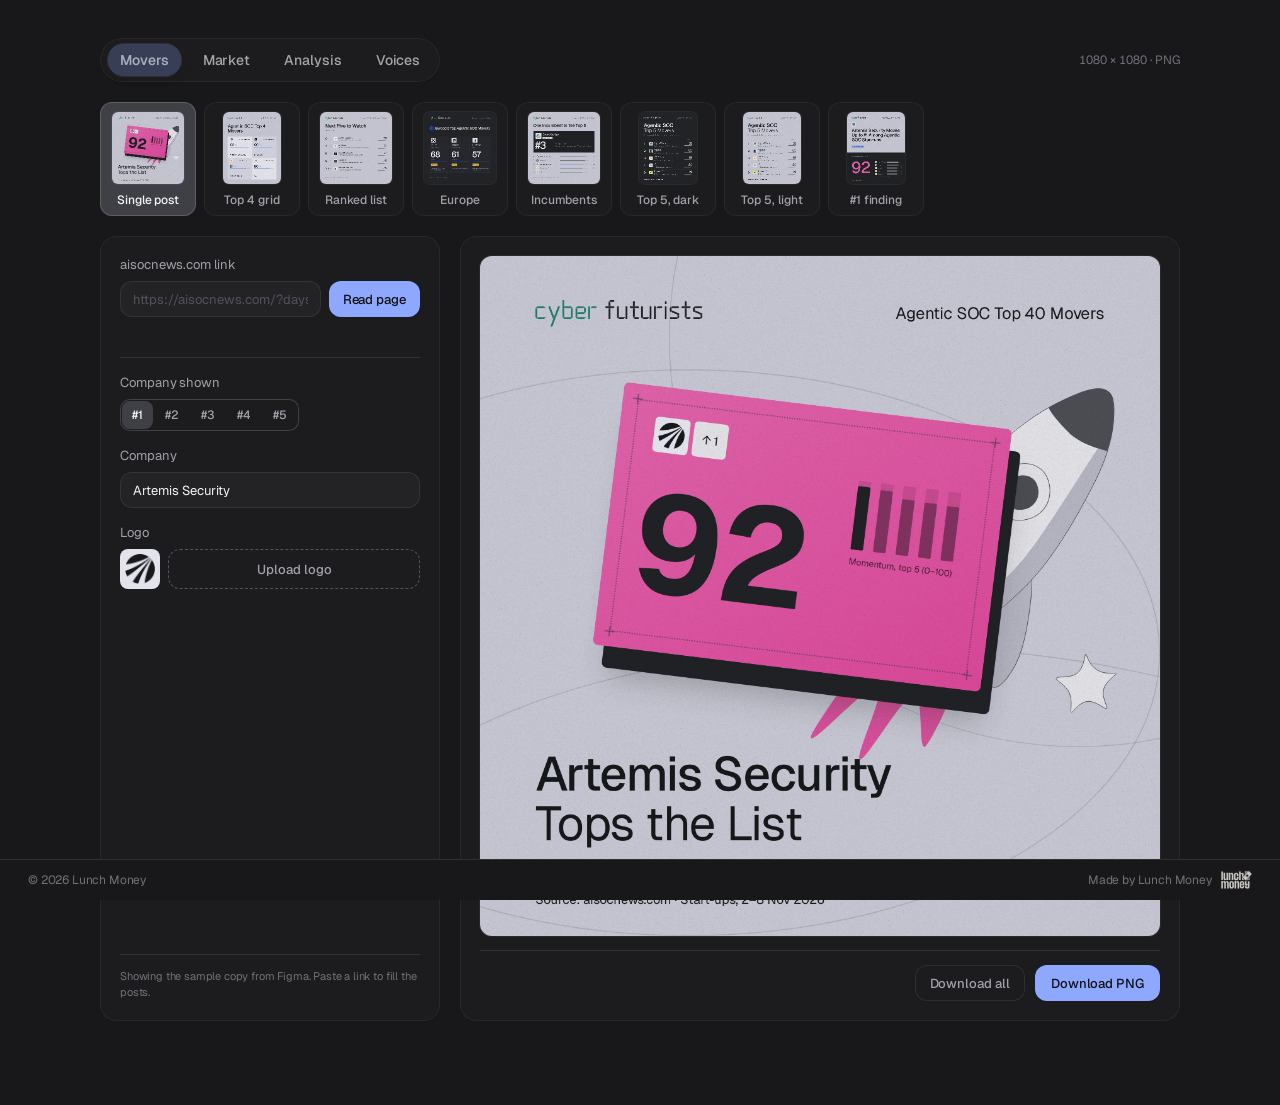
==== index.html @ 5ab4021f "Linkedin post generator for Cyber Futurists" ====
<!DOCTYPE html>
<html lang="en">
<head>
<meta charset="utf-8">
<meta name="viewport" content="width=device-width, initial-scale=1">
<title>aisocnews post generator</title>
<link rel="preconnect" href="https://fonts.googleapis.com">
<link rel="preconnect" href="https://fonts.gstatic.com" crossorigin>
<link href="https://fonts.googleapis.com/css2?family=Geist:wght@300;400;500;600;700;800&display=swap" rel="stylesheet">
<!-- the banner generator's stylesheet, unchanged -->
<link rel="stylesheet" href="css/system.css">
<style>
  /* Additions for this app. Same tokens, sizes and radii as the design system; nothing new invented. */
  /* the fields scroll inside the card; the info line stays pinned to its bottom, full width */
  .panel { display: flex; flex-direction: column; overflow: hidden; }
  .panel-body { flex: 1; min-height: 0; overflow-y: auto; overscroll-behavior: contain; scrollbar-width: thin; scrollbar-color: var(--raised) transparent; margin-right: -8px; padding-right: 8px; }
  .panel-foot { flex: none; margin-top: 14px; padding-top: 14px; border-top: 1px solid var(--line); }
  .panel-foot .size-info { display: block; line-height: 1.45; }
  .field textarea {
    width: 100%; min-height: 72px; padding: 9px 12px; border: 1px solid var(--input-line); border-radius: var(--radius-md);
    font-family: var(--sans); font-size: 13px; line-height: 1.45; letter-spacing: inherit; background: var(--muted); color: var(--ink);
    resize: vertical; display: block;
    transition: border-color 0.15s var(--ease), background-color 0.15s var(--ease);
  }
  .field textarea::placeholder { color: var(--faint); }
  .field textarea:hover { border-color: var(--line-strong); }
  .field textarea:focus { outline: none; border-color: rgba(255,255,255,0.28); box-shadow: 0 0 0 3px rgba(255,255,255,0.06); }
  .panel .status { text-align: left; margin-top: 8px; }
  .panel .hint ul { margin: 0; padding-left: 14px; }
  .panel .hint li + li { margin-top: 4px; }
  .section-rule { height: 1px; background: var(--line); margin: 4px 0 16px; }
  /* fold bodies: nested fields sit a little tighter than top-level ones */
  .key-fold > .fold-body { padding: 4px 0 2px 13px; border-left: 1px solid var(--line); margin-left: 2px; }
  .key-fold > .fold-body .field { margin-bottom: 12px; }
  .key-fold > .fold-body .field:last-child { margin-bottom: 0; }
  .key-fold-summary .fold-note { color: var(--subtle); font-weight: 400; overflow: hidden; text-overflow: ellipsis; white-space: nowrap; max-width: 190px; }
  /* logo row: the tile as it appears on the post, and an upload button */
  .logo-row { display: flex; align-items: center; gap: 8px; }
  .logo-tile { width: 40px; height: 40px; flex: none; border-radius: var(--radius-sm); background: #e2e3eb; display: flex; align-items: center; justify-content: center; overflow: hidden; font-size: 13px; font-weight: 500; color: rgba(33,34,37,0.7); }
  .logo-tile img { width: 75%; height: 75%; object-fit: contain; }
  .logo-row .upload-btn { flex: 1; }
  .vendor-row { display: flex; align-items: center; gap: 8px; margin-bottom: 8px; }
  .vendor-row input[type=text] { flex: 1; min-width: 0; }
  .vendor-row .logo-tile { width: 36px; height: 36px; cursor: pointer; }
  /* quiet text button next to the accent download button */
  .quiet-btn {
    height: 36px; padding: 0 14px; border-radius: var(--radius-md); border: 1px solid var(--input-line); background: var(--card);
    font-family: var(--sans); font-weight: 500; font-size: 13px; letter-spacing: -0.005em; color: var(--muted-foreground); cursor: pointer;
    transition: color 0.15s var(--ease), background-color 0.15s var(--ease), border-color 0.15s var(--ease), opacity 0.15s var(--ease);
  }
  .quiet-btn:hover:not(:disabled) { border-color: var(--line-strong); background: rgba(39,39,42,0.7); color: var(--ink); }
  .quiet-btn:active:not(:disabled) { background: var(--raised); }
  .quiet-btn:disabled { opacity: 0.4; cursor: not-allowed; }
  .quiet-btn:focus-visible { outline: 2px solid var(--accent-ring); outline-offset: 2px; }
  .ctrl-actions { flex-direction: row; align-items: center; }
  .ctrl-left { flex: 1; min-width: 0; justify-content: center; gap: 4px; }
  .title-warning ul { margin: 0; padding-left: 14px; }
  /* post picker: live thumbnails of the posts in the current category */
  .head { margin-bottom: 8px; }
  .post-strip { display: flex; gap: 8px; margin: 0 -2px 18px; padding: 2px; overflow-x: auto; scrollbar-width: thin; scrollbar-color: var(--raised) transparent; }
  .post-thumb {
    flex: none; display: flex; flex-direction: column; align-items: center; gap: 8px; min-width: 96px; padding: 10px 10px 8px;
    border: 0; border-radius: var(--radius-md); background: var(--card); box-shadow: inset 0 0 0 1px var(--card-line);
    font-family: var(--sans); font-size: 12px; font-weight: 500; letter-spacing: -0.005em; color: var(--muted-foreground); cursor: pointer;
    transition: color 0.15s var(--ease), background-color 0.15s var(--ease), box-shadow 0.15s var(--ease);
  }
  .post-thumb canvas { display: block; height: 72px; width: auto; border-radius: 6px; background: var(--raised); box-shadow: 0 0 0 1px var(--line-soft); }
  .post-thumb span { white-space: nowrap; }
  .post-thumb:hover:not(.active) { background: rgba(39,39,42,0.7); color: var(--ink); }
  .post-thumb.active { background: #3f3f46; color: var(--ink); box-shadow: inset 0 0 0 1px var(--line-strong); }
  .post-thumb:focus-visible { outline: 2px solid var(--accent-ring); outline-offset: 2px; }
  #banner { max-width: 100%; max-height: 100%; width: auto; height: auto; }
</style>
</head>
<body>
<div id="app-root">
  <div class="wrap">
    <div class="head">
      <nav class="pill-nav" id="templateTabs" data-layout="split" data-items="plain" aria-label="Post category"></nav>
      <span id="canvasSizeLabel">1080 &times; 1080 &middot; PNG</span>
    </div>
    <div class="post-strip" id="postStrip" role="tablist" aria-label="Post"></div>
    <div class="grid">
      <div class="panel">
        <div class="panel-body">
        <div class="field">
          <label for="url">aisocnews.com link</label>
          <div class="search-row">
            <input type="text" id="url" placeholder="https://aisocnews.com/?days=30" autocomplete="off" spellcheck="false" />
            <button class="gen" id="fetchBtn">Read page</button>
          </div>
          <div class="hint" id="updated" hidden></div>
          <div class="status" id="status"></div>
        </div>
        <div class="section-rule"></div>
        <div id="fields"></div>
        <input type="file" id="uploadInput" accept="image/*" style="display:none" />
        </div>
        <div class="panel-foot"><span class="size-info" id="sourceInfo">Showing the sample copy from Figma. Paste a link to fill the posts.</span></div>
      </div>
      <div class="canvas-wrap">
        <div class="canvas-stage"><canvas id="banner" width="1080" height="1080"></canvas></div>
        <div class="controls-grid">
          <div class="ctrl-left">
            <div class="title-warning" id="warnings" style="display:none;"></div>
          </div>
          <div class="ctrl-actions">
            <button type="button" class="quiet-btn" id="dlAllBtn">Download all</button>
            <button type="button" class="dl-btn" id="dlBtn">Download PNG</button>
          </div>
        </div>
      </div>
    </div>
    <div class="page-footer">
      <span class="copyright">&copy; 2026 Lunch Money</span>
      <span class="made-by">Made by Lunch Money <img src="assets/lunch-money.svg" class="footer-logo" alt="Lunch Money logo" /></span>
    </div>
  </div>
</div>
<script src="js/pillnav.js"></script>
<script src="js/templates.js"></script>
<script src="js/templates-rankings.js"></script>
<script src="js/templates-portrait.js"></script>
<script src="js/templates-square.js"></script>
<script src="js/templates-arc.js"></script>
<script src="js/extract.js"></script>
<script src="js/app.js"></script>
</body>
</html>
---- css/system.css ----
/* Copied verbatim from the banner generator (docs/03-component-source.md, full stylesheet). */
  /* UI styling follows the KokonutUI language (Team Selector / Timezone Planner):
     zinc surfaces, hairline white/10 rings, rounded-2xl cards, rounded-xl controls,
     13px / 11px medium type, tabular numbers, quiet hover states. Accent stays #8fa8ff. */
  :root {
    --ink: #f4f4f5;              /* zinc-100 */
    --paper: #18181b;            /* same as the card fill (zinc-900) */
    --card: #1c1c1f;             /* a hair lighter than the page (#18181b) */
    --raised: #27272a;           /* zinc-800 */
    --line: rgba(255,255,255,0.10);
    --card-line: rgba(255,255,255,0.05); /* outline of the panels + nav bar */
    --line-soft: rgba(255,255,255,0.06);
    --input-line: rgba(255,255,255,0.08);
    --line-strong: rgba(255,255,255,0.16);
    --hover: rgba(255,255,255,0.05);
    --accent: #8fa8ff;
    --accent-ring: rgba(143,168,255,0.6);
    --accent-foreground: #121212;
    --secondary: #dbf184;
    --secondary-foreground: #121212;
    --success: #34d399;          /* emerald-400 */
    --card-foreground: #ffffff;
    --muted: rgba(255,255,255,0.03);
    --muted-foreground: #a1a1aa; /* zinc-400 */
    --subtle: #71717a;           /* zinc-500 */
    --faint: #52525b;            /* zinc-600 */
    --radius-lg: 1rem;           /* rounded-2xl */
    --radius-md: 0.75rem;        /* rounded-xl */
    --radius-sm: 0.5rem;         /* rounded-lg */
    --shadow-sm: 0 1px 2px rgb(0 0 0 / 0.04);
    --ease: cubic-bezier(0.23, 1, 0.32, 1);
    --sans: 'Geist', -apple-system, sans-serif;
  }
  * { box-sizing: border-box; }
  html, body { margin: 0; background: var(--paper); }
  #app-root {
    font-family: var(--sans);
    color: var(--ink);
    background: var(--paper);
    min-height: 100vh;
    padding: 28px 28px 84px;
    letter-spacing: -0.01em;
    display: flex;
    align-items: center;
    justify-content: center;
    -webkit-font-smoothing: antialiased;
  }
  .wrap { max-width: 1080px; width: 100%; margin: 0 auto; }
  .head { display: flex; align-items: stretch; justify-content: space-between; margin-bottom: 20px; flex-wrap: wrap; gap: 8px; position: sticky; top: 0; z-index: 20; background: var(--paper); padding: 10px 0; }
  .head > span { display: inline-flex; align-items: center; }
  .page-footer {
    position: fixed; left: 0; right: 0; bottom: 0; z-index: 20;
    background: var(--paper); border-top: 1px solid var(--line);
    padding: 10px 28px; display: flex; align-items: center; justify-content: space-between;
    font-size: 12px; color: var(--subtle); font-weight: 400;
  }
  .page-footer .made-by { display: inline-flex; align-items: center; gap: 8px; }
  .footer-logo { height: 20px; width: auto; opacity: 0.8; }
  .sw-track:focus-visible, .chip:focus-visible, .icon-btn:focus-visible, button.gen:focus-visible,
  .upload-btn:focus-visible, .dl-btn:focus-visible, .step-btn:focus-visible, .stepper-value:focus-visible {
    outline: 2px solid var(--accent-ring); outline-offset: 2px;
  }
  .title-select-wrap {
    position: relative; display: inline-flex; align-items: center;
    width: 340px; max-width: 100%;
    background: var(--card); border: 1px solid var(--line); border-radius: var(--radius-md);
    box-shadow: var(--shadow-sm); transition: border-color 0.15s var(--ease), background 0.15s var(--ease);
  }
  .title-select-wrap:hover { border-color: var(--line-strong); }
  .title-select-wrap:focus-within { outline: 2px solid var(--accent-ring); outline-offset: 1px; }
  .title-select {
    font-family: var(--sans); font-size: 20px; font-weight: 500; letter-spacing: -0.01em; color: var(--ink);
    border: none; background: transparent; padding: 10px 42px 10px 16px; margin: 0; cursor: pointer;
    appearance: none; -webkit-appearance: none; width: 100%;
  }
  .title-select:focus { outline: none; }
  .title-select option { background: var(--card); color: var(--ink); }
  .title-select-chevron {
    position: absolute; right: 14px; width: 16px; height: 16px; color: var(--muted-foreground); pointer-events: none;
  }
  .head > span { font-family: var(--sans); font-size: 12px; letter-spacing: 0; color: var(--subtle); font-weight: 400; font-variant-numeric: tabular-nums; }
  .grid { display: grid; grid-template-columns: 340px 1fr; gap: 20px; }
  @media (max-width: 800px) { .grid { grid-template-columns: 1fr; } }
  .panel {
    background: var(--card); border: 0; border-radius: var(--radius-lg); padding: 20px;
    box-shadow: inset 0 0 0 1px var(--card-line), var(--shadow-sm);
  }
  .field { margin-bottom: 16px; }
  .field label { display: block; font-family: var(--sans); font-size: 13px; letter-spacing: -0.005em; color: var(--muted-foreground); margin-bottom: 8px; font-weight: 400; }
  .optional-tag { text-transform: none; font-weight: 400; letter-spacing: 0; color: var(--subtle); font-size: 11px; }
  .field input[type=text], .field input[type=password] {
    width: 100%; height: 36px; padding: 0 12px; border: 1px solid var(--input-line); border-radius: var(--radius-md);
    font-family: var(--sans); font-size: 13px; background: var(--muted); color: var(--ink);
    transition: border-color 0.15s var(--ease), background-color 0.15s var(--ease);
  }
  .field input::placeholder { color: var(--faint); }
  .field input[type=text]:hover, .field input[type=password]:hover { border-color: var(--line-strong); }
  .field input:focus { outline: none; border-color: rgba(255,255,255,0.28); box-shadow: 0 0 0 3px rgba(255,255,255,0.06); }
  .field select {
    width: 100%; height: 36px; padding: 0 12px; border: 1px solid var(--input-line); border-radius: var(--radius-md);
    font-family: var(--sans); font-size: 13px; background: var(--muted); color: var(--ink); cursor: pointer;
  }
  .field select:focus { outline: none; border-color: rgba(255,255,255,0.28); box-shadow: 0 0 0 3px rgba(255,255,255,0.06); }
  .hint { font-size: 11px; color: var(--subtle); margin-top: 6px; line-height: 1.45; }

  .search-row { display: flex; gap: 8px; align-items: stretch; }
  .search-row input { flex: 1; min-width: 0; }
  .search-row .gen { width: auto; flex: none; margin-top: 0; padding-left: 14px; padding-right: 14px; white-space: nowrap; }
  .key-fold-summary {
    font-family: var(--sans); font-size: 13px; font-weight: 500; color: var(--muted-foreground); letter-spacing: -0.005em;
    cursor: pointer; list-style: none; user-select: none; display: inline-flex; align-items: center; gap: 6px;
    transition: color 0.15s var(--ease);
  }
  .key-fold-summary:hover { color: var(--ink); }
  .key-fold-summary::-webkit-details-marker { display: none; }
  .key-fold-summary::before {
    content: ''; width: 5px; height: 5px; border-right: 1.5px solid currentColor; border-bottom: 1.5px solid currentColor;
    transform: rotate(-45deg); transition: transform 0.2s var(--ease); margin-right: 2px;
  }
  .key-fold[open] .key-fold-summary::before { transform: rotate(45deg); }
  .key-fold[open] .key-fold-summary { margin-bottom: 8px; }
  .key-info { margin-top: 8px; }
  .key-info summary {
    font-size: 11px; color: var(--accent); cursor: pointer; font-weight: 400; list-style: none;
  }
  .key-info summary::-webkit-details-marker { display: none; }
  .key-info summary::before { content: '▸ '; font-size: 9px; }
  .key-info[open] summary::before { content: '▾ '; }
  .key-info .hint { margin-top: 7px; }
  .hint a { color: var(--accent); }
  .size-row { display: flex; align-items: center; gap: 12px; width: 100%; flex-wrap: wrap; }
  /* the controls under the preview sit in a footer strip, like the planner's footer */
  .controls-grid {
    display: flex; align-items: stretch; justify-content: space-between; gap: 16px; width: 100%; flex-wrap: wrap;
    margin-top: auto; padding-top: 14px; border-top: 1px solid var(--line);
  }
  .ctrl-left { display: flex; flex-direction: column; align-items: flex-start; gap: 12px; }
  .ctrl-group { display: flex; flex-direction: column; align-items: flex-start; gap: 7px; }
  .ctrl-actions { display: flex; flex-direction: column; align-items: flex-end; justify-content: flex-end; gap: 10px; margin-left: auto; }
  .size-label { font-family: var(--sans); font-size: 11px; font-weight: 400; color: var(--subtle); letter-spacing: 0; }
  /* chips read as one segmented control: a ringed rounded-lg strip, quiet items */
  .size-chips {
    display: inline-flex; gap: 2px; flex-wrap: wrap; padding: 2px;
    border-radius: 10px; box-shadow: inset 0 0 0 1px var(--line-strong);
  }
  .chip {
    height: 28px; padding: 0 10px; border-radius: var(--radius-sm); border: 0; background: transparent;
    font-family: var(--sans); font-size: 12px; font-weight: 500; color: var(--muted-foreground); cursor: pointer;
    transition: color 0.15s var(--ease), background-color 0.15s var(--ease);
  }
  .chip.active { background: #3f3f46; color: var(--ink); } /* zinc-700: light grey, no accent */
  .chip:hover:not(.active) { background: var(--hover); color: #ffffff; }
  .icon-chip { width: 32px; height: 28px; padding: 0; display: inline-flex; align-items: center; justify-content: center; }
  .icon-chip svg { width: 15px; height: 15px; }
  .align-gap { width: 1px; align-self: stretch; margin: 4px 3px; background: var(--line-strong); }
  .size-info { font-size: 11px; color: var(--subtle); width: 100%; }
  .size-info a { color: var(--accent); cursor: pointer; text-decoration: underline; }
  .title-warning { font-size: 11px; color: #fca5a5; line-height: 1.45; width: 100%; }
  .remember-row { display: flex; align-items: center; gap: 6px; font-size: 11px; color: var(--subtle); margin-top: 8px; font-weight: 400; cursor: pointer; }
  .remember-row input { margin: 0; cursor: pointer; accent-color: var(--accent); }
  .forget-link { background: none; border: none; padding: 0; margin-top: 6px; font-family: var(--sans); font-size: 11px; color: var(--subtle); text-decoration: underline; cursor: pointer; }
  .forget-link:hover { color: var(--accent); }
  .size-switch {
    display: flex; align-items: center; justify-content: center; gap: 14px; width: 100%; padding: 10px 0;
    border-radius: var(--radius-md); box-shadow: inset 0 0 0 1px var(--input-line); background: var(--muted);
  }
  .sw-side {
    font-family: var(--sans); font-weight: 500; font-size: 13px; letter-spacing: -0.005em; color: var(--subtle);
    display: flex; flex-direction: column; align-items: center; gap: 2px; cursor: pointer; transition: color 0.15s var(--ease);
  }
  .sw-side span { font-size: 11px; font-weight: 400; letter-spacing: 0; color: var(--faint); text-transform: none; font-variant-numeric: tabular-nums; }
  .sw-side.active { color: var(--ink); }
  .sw-side.active span { color: var(--subtle); }
  .sw-side.disabled { opacity: 0.4; cursor: not-allowed; }
  .sw-track {
    flex: none; width: 44px; height: 24px; border-radius: 999px; border: 0; background: var(--raised);
    box-shadow: inset 0 0 0 1px var(--line); position: relative; cursor: pointer; padding: 0;
    transition: background-color 0.15s var(--ease);
  }
  .sw-track .sw-knob {
    position: absolute; top: 3px; left: 3px; width: 18px; height: 18px; border-radius: 50%;
    background: var(--accent); box-shadow: 0 1px 2px rgb(0 0 0 / 0.3); transition: left 0.2s var(--ease);
  }
  .sw-track.li .sw-knob { left: 23px; }
  .sw-track:disabled { opacity: 0.4; cursor: not-allowed; }
  button.gen {
    width: 100%; height: 36px; padding: 0 14px; border: none; border-radius: var(--radius-md); background: var(--accent); color: var(--accent-foreground);
    font-family: var(--sans); letter-spacing: -0.005em; font-weight: 500; font-size: 13px; cursor: pointer; margin-top: 4px;
    box-shadow: var(--shadow-sm); transition: background-color 0.15s var(--ease), opacity 0.15s var(--ease);
  }
  button.gen:disabled { opacity: 0.5; cursor: wait; }
  button.gen:hover:not(:disabled) { background: #a3b8ff; }
  /* "or" sits on a hairline, like the planner's section dividers */
  .or-divider {
    display: flex; align-items: center; gap: 10px; font-size: 11px; color: var(--subtle); margin: 12px 0; letter-spacing: 0; font-weight: 400;
  }
  .or-divider::before, .or-divider::after { content: ''; flex: 1; height: 1px; background: var(--line); }
  /* dashed outline, like an open seat */
  .upload-btn {
    width: 100%; height: 40px; border: 0; outline: 1px dashed var(--faint); outline-offset: -1px; border-radius: var(--radius-md);
    background: transparent; font-family: var(--sans); font-weight: 500; font-size: 13px; color: var(--muted-foreground); cursor: pointer;
    transition: color 0.15s var(--ease), background-color 0.15s var(--ease), outline-color 0.15s var(--ease);
  }
  .upload-btn:hover { outline-color: var(--muted-foreground); color: var(--ink); background: var(--hover); }
  .upload-btn:focus-visible { outline-style: solid; }
  .canvas-wrap {
    background: var(--card); border: 0; border-radius: var(--radius-lg); padding: 20px;
    display: flex; flex-direction: column; align-items: center; gap: 14px;
    box-shadow: inset 0 0 0 1px var(--card-line), var(--shadow-sm);
  }
  #banner { max-width: 100%; max-height: 100%; width: auto; height: auto; border-radius: var(--radius-md); background: var(--raised); box-shadow: 0 0 0 1px var(--line-soft); }
  .canvas-stage { display: flex; align-items: center; justify-content: center; width: 100%; }
  .status { font-family: var(--sans); font-size: 11px; color: var(--subtle); min-height: 16px; text-align: center; margin-top: 8px; }
  .status.error { color: #fca5a5; }

  .img-controls { display: flex; align-items: center; gap: 8px; }
  /* rounded-xl stepper-style buttons */
  .icon-btn, .step-btn {
    width: 36px; height: 36px; flex: none; border-radius: var(--radius-md); border: 1px solid var(--input-line);
    background: var(--card); color: var(--muted-foreground);
    display: flex; align-items: center; justify-content: center; cursor: pointer; padding: 0;
    transition: color 0.15s var(--ease), background-color 0.15s var(--ease), border-color 0.15s var(--ease), opacity 0.15s var(--ease);
  }
  .icon-btn svg { width: 16px; height: 16px; }
  .step-btn svg { width: 14px; height: 14px; }
  .icon-btn:hover:not(:disabled), .step-btn:hover:not([aria-disabled="true"]) {
    border-color: var(--line-strong); background: rgba(39,39,42,0.7); color: var(--ink);
  }
  .icon-btn:active:not(:disabled), .step-btn:active:not([aria-disabled="true"]) { background: var(--raised); }
  .icon-btn:disabled { opacity: 0.4; cursor: not-allowed; }
  .step-btn[aria-disabled="true"] { opacity: 0.4; cursor: not-allowed; }
  .img-counter { font-family: var(--sans); font-size: 11px; color: var(--subtle); min-width: 48px; text-align: center; font-variant-numeric: tabular-nums; }

  /* ---- Edition stepper (KokonutUI Team Selector, ported): − value + ; drag the number
     sideways to scrub, arrows/PageUp/Home/End or type digits; shakes at the bound. ---- */
  .stepper { display: flex; align-items: center; justify-content: center; gap: 16px; padding: 6px 0 2px; }
  .stepper.shake { animation: stepper-shake 0.28s var(--ease); }
  @keyframes stepper-shake {
    0% { transform: translateX(0); } 20% { transform: translateX(-3px); } 40% { transform: translateX(3px); }
    60% { transform: translateX(-2px); } 80% { transform: translateX(2px); } 100% { transform: translateX(0); }
  }
  .stepper-value {
    display: flex; flex-direction: column; align-items: center; min-width: 80px; padding: 4px 8px;
    border-radius: var(--radius-md); outline: none; user-select: none; touch-action: pan-y;
    transition: background-color 0.15s var(--ease);
  }
  @media (pointer: fine) { .stepper-value { cursor: ew-resize; } }
  .stepper-value:hover { background: rgba(39,39,42,0.6); }
  .stepper-value.scrubbing { background: var(--raised); }
  .stepper-num { height: 36px; font-size: 30px; line-height: 36px; font-weight: 500; color: var(--ink); letter-spacing: -0.02em; }
  .stepper-unit { font-size: 11px; color: var(--subtle); }

  /* rolling digits: each digit is a 0–9 wheel that slides to its value */
  .roll { display: inline-flex; font-variant-numeric: tabular-nums; }
  .roll-digit { position: relative; display: inline-block; overflow: hidden; height: 1.2em; line-height: 1.2em; }
  .roll-digit > .roll-ghost { visibility: hidden; }
  .roll-wheel {
    position: absolute; left: 0; right: 0; top: 0; display: flex; flex-direction: column;
    transition: transform 0.3s var(--ease);
  }
  .roll-wheel > span { display: block; height: 1.2em; line-height: 1.2em; text-align: center; }
  .stepper-num .roll-digit, .stepper-num .roll-wheel > span { height: 36px; line-height: 36px; }
  .sr-only { position: absolute; width: 1px; height: 1px; padding: 0; margin: -1px; overflow: hidden; clip: rect(0,0,0,0); white-space: nowrap; border: 0; }
  @media (prefers-reduced-motion: reduce) {
    .roll-wheel, .stepper.shake { transition: none; animation: none; }
  }
  .dl-btn {
    height: 36px; padding: 0 16px; border: none; border-radius: var(--radius-md); background: var(--accent); color: var(--accent-foreground);
    font-family: var(--sans); font-weight: 500; font-size: 13px; letter-spacing: -0.005em; cursor: pointer;
    box-shadow: var(--shadow-sm); transition: background-color 0.15s var(--ease), opacity 0.15s var(--ease);
  }
  .dl-btn:hover:not(:disabled) { background: #a3b8ff; }
  .dl-btn:disabled { opacity: 0.4; cursor: not-allowed; }

  /* ---- PillNav (React Bits, ported to vanilla JS) — template picker ----
     itemStyle "plain", hoverEffect "glide", indicator "pill", surface "glass", size "md" */
  .pill-nav {
    --pn-surface: var(--card);
    --pn-edge: var(--card-line);
    --pn-rim: transparent;
    --pn-shadow: var(--shadow-sm);
    --pn-blur: none;
    --pn-text: rgba(244, 244, 245, 0.64);
    --pn-strong: #f4f4f5;
    --pn-pill: var(--accent);
    --pn-pill-ink: var(--accent-foreground);
    --pn-pill-shadow: inset 0 1px 0 rgba(255, 255, 255, 0.22), 0 6px 16px -6px rgba(0, 0, 0, 0.45);
    --pn-ring: var(--accent);
    --pn-row-hover: rgba(255, 255, 255, 0.06);
    --pn-h: 44px; --pn-pad: 4px; --pn-inner: 36px; --pn-x: 16px; --pn-font: 14px; --pn-gap: 8px;
    position: relative;
    display: inline-flex;
    align-items: center;
    gap: var(--pn-gap);
    max-width: 100%;
    font-family: var(--sans);
    font-size: var(--pn-font);
    line-height: 1;
    -webkit-tap-highlight-color: transparent;
  }
  .pill-nav[data-collapsed] { display: flex; flex: 1; justify-content: space-between; }
  .pill-nav[data-collapsed] .pill-nav__bar { display: none; }
  .pill-nav:not([data-collapsed]) .pill-nav__toggle { display: none; }
  .pill-nav:not([data-panel]) .pill-nav__panel { display: none; }
  .pill-nav__surface {
    background: var(--pn-surface);
    box-shadow: var(--pn-shadow);
    -webkit-backdrop-filter: var(--pn-blur);
    backdrop-filter: var(--pn-blur);
  }
  .pill-nav__rim {
    position: absolute; inset: 0; z-index: 4; border-radius: inherit; pointer-events: none;
    box-shadow: inset 0 0 0 1px var(--pn-edge), inset 0 1px 0 var(--pn-rim);
  }
  .pill-nav__bar {
    position: relative; z-index: 1; display: flex; align-items: center; min-width: 0;
    height: var(--pn-h); padding: var(--pn-pad); border-radius: 999px; box-sizing: border-box;
  }
  .pill-nav__track { position: relative; height: 100%; }
  .pill-nav__list {
    display: flex; align-items: stretch; gap: 2px; height: 100%; margin: 0; padding: 0; list-style: none;
  }
  .pill-nav__slot { display: flex; }
  .pill-nav__item {
    position: relative; display: inline-flex; align-items: center; justify-content: center;
    height: 100%; padding: 0 var(--pn-x); border: 0; border-radius: 999px; background: none;
    color: var(--pn-text); font-family: inherit; font-size: inherit; line-height: inherit;
    font-weight: 500; letter-spacing: -0.005em; white-space: nowrap; text-decoration: none;
    cursor: pointer; outline: none; overflow: hidden; isolation: isolate; transition: color 0.25s ease;
  }
  .pill-nav__slot[data-lit] .pill-nav__item,
  .pill-nav__item[aria-current] { color: var(--pn-strong); }
  .pill-nav__item:focus-visible,
  .pill-nav__row:focus-visible { outline: 2px solid var(--pn-ring); outline-offset: -2px; }
  .pill-nav__face { display: inline-flex; align-items: center; gap: 0.45em; }
  .pill-nav__glide {
    position: absolute; top: 0; bottom: 0; left: 0; width: 0; border-radius: 999px;
    background: var(--pn-pill); box-shadow: var(--pn-pill-shadow); opacity: 0;
    pointer-events: none; transform-origin: 50% 50%; will-change: transform, width, opacity;
  }
  .pill-nav[data-focus] .pill-nav__glide { box-shadow: var(--pn-pill-shadow), 0 0 0 2px var(--pn-ring); }
  .pill-nav__ink {
    position: absolute; inset: 0; display: flex; align-items: stretch; gap: 2px;
    color: var(--pn-pill-ink); pointer-events: none; clip-path: inset(0 100% 0 0);
  }
  .pill-nav__ink-item {
    display: inline-flex; align-items: center; justify-content: center; gap: 0.45em; height: 100%;
    padding: 0 var(--pn-x); font-weight: 500; letter-spacing: -0.005em; white-space: nowrap;
  }
  .pill-nav__toggle {
    position: relative; z-index: 3; display: inline-grid; flex: none; place-items: center;
    width: var(--pn-h); height: var(--pn-h); padding: 0; border: 0; border-radius: 999px;
    color: var(--pn-strong); cursor: pointer; outline: none;
  }
  .pill-nav__toggle:focus-visible { outline: 2px solid var(--pn-ring); outline-offset: 2px; }
  .pill-nav__burger { position: relative; width: 16px; height: 10px; }
  .pill-nav__line {
    position: absolute; left: 0; width: 100%; height: 1.5px; border-radius: 2px; background: currentColor;
    transition: transform 0.45s cubic-bezier(0.22, 1, 0.36, 1), top 0.45s cubic-bezier(0.22, 1, 0.36, 1);
  }
  .pill-nav__line--top { top: 1.5px; }
  .pill-nav__line--bottom { top: 7px; }
  .pill-nav[data-open] .pill-nav__line--top { top: 4.25px; transform: rotate(45deg); }
  .pill-nav[data-open] .pill-nav__line--bottom { top: 4.25px; transform: rotate(-45deg); }
  .pill-nav__panel {
    position: absolute; top: 0; right: 0; left: 0; z-index: 1;
    padding: calc(var(--pn-h) + 10px) 6px 6px; border-radius: 24px; box-sizing: border-box;
  }
  .pill-nav__menu { display: flex; flex-direction: column; gap: 2px; margin: 0; padding: 0; list-style: none; }
  .pill-nav__row {
    display: flex; align-items: center; gap: 10px; width: 100%; height: calc(var(--pn-h) + 2px);
    padding: 0 16px; border: 0; border-radius: 18px; box-sizing: border-box; background: none;
    color: var(--pn-strong); font-family: inherit; font-size: calc(var(--pn-font) + 1px); line-height: 1;
    font-weight: 500; text-align: left; cursor: pointer; outline: none; transition: background-color 0.2s ease;
  }
  .pill-nav__row:hover { background: var(--pn-row-hover); }
  .pill-nav__row[aria-current] { background: var(--pn-pill); box-shadow: var(--pn-pill-shadow); color: var(--pn-pill-ink); }
  .pill-nav__measure {
    position: absolute; top: 0; left: 0; display: flex; gap: 2px; visibility: hidden; pointer-events: none;
  }
  @media (prefers-reduced-motion: reduce) {
    .pill-nav__line, .pill-nav__item, .pill-nav__row { transition: none; }
  }
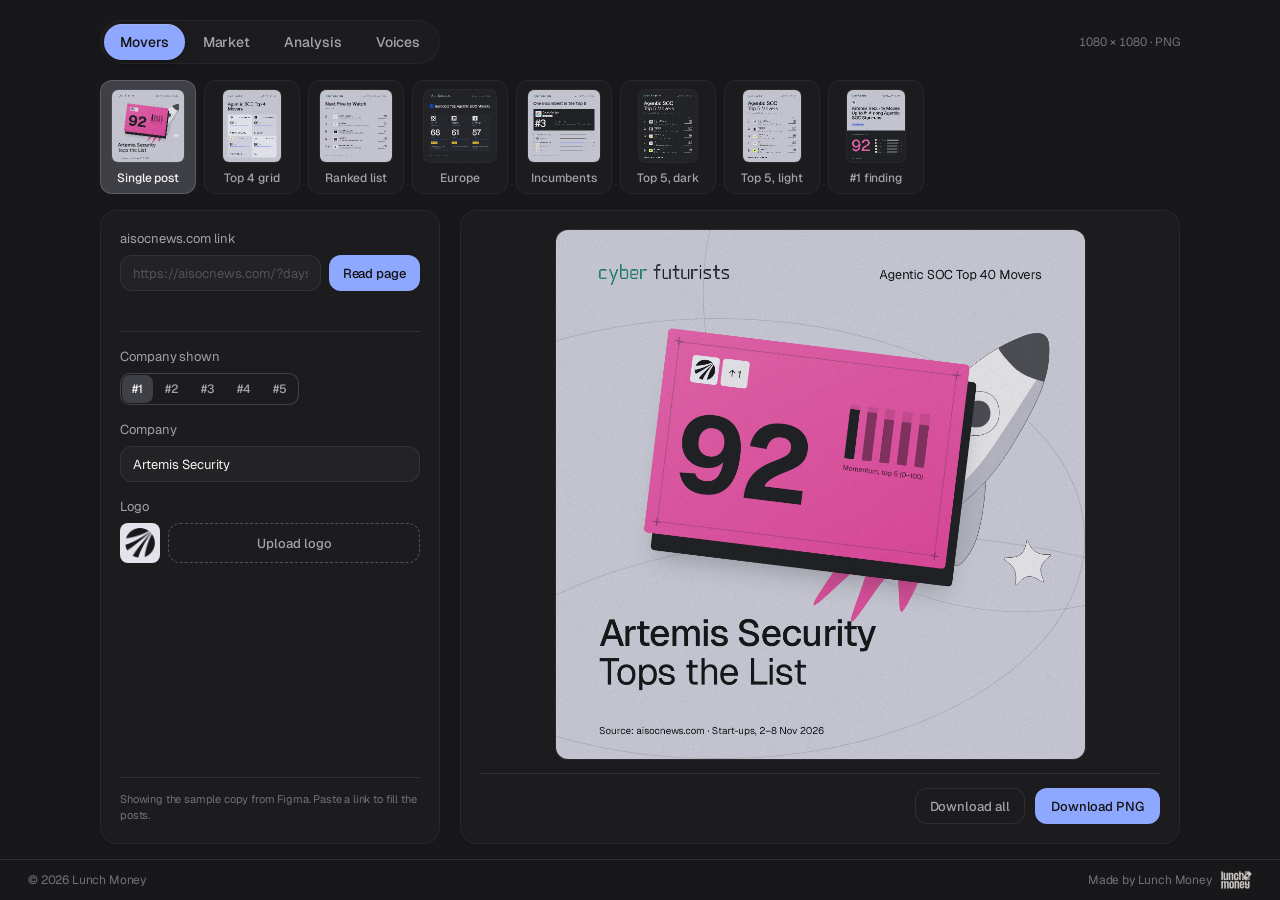
==== commit 69762b35: "UI uodates" ====
--- a/index.html
+++ b/index.html
@@ -70,6 +70,30 @@
   .post-thumb.active { background: #3f3f46; color: var(--ink); box-shadow: inset 0 0 0 1px var(--line-strong); }
   .post-thumb:focus-visible { outline: 2px solid var(--accent-ring); outline-offset: 2px; }
   #banner { max-width: 100%; max-height: 100%; width: auto; height: auto; }
+
+  /* The tool fills the window: nothing scrolls except the fields inside the left card, and the
+     preview scales to whatever height is left, so the download buttons are always in view.
+     (Narrow or very short windows fall back to a normal scrolling page.) */
+  @media (min-width: 801px) and (min-height: 540px) {
+    html, body { height: 100%; overflow: hidden; }
+    #app-root { height: 100vh; min-height: 0; padding: 14px 28px 56px; align-items: stretch; }
+    .wrap { display: flex; flex-direction: column; height: 100%; min-height: 0; }
+    .head { position: static; flex: none; padding: 6px 0; }
+    .post-strip { flex: none; margin-bottom: 14px; }
+    .grid { flex: 1; min-height: 0; grid-template-rows: minmax(0, 1fr); }
+    .panel, .canvas-wrap { min-height: 0; }
+    .canvas-stage { position: relative; flex: 1; min-height: 0; }
+    #banner { position: absolute; inset: 0; margin: auto; }
+    .controls-grid { flex: none; margin-top: 0; }
+  }
+  @media (min-width: 801px) and (min-height: 540px) and (max-height: 760px) {
+    /* short windows: smaller thumbnails leave more room for the preview */
+    .post-thumb { padding: 8px 10px 6px; gap: 6px; }
+    .post-thumb canvas { height: 48px; }
+  }
+  @media (max-width: 800px), (max-height: 539px) {
+    .canvas-stage { aspect-ratio: 1 / 1; }
+  }
 </style>
 </head>
 <body>
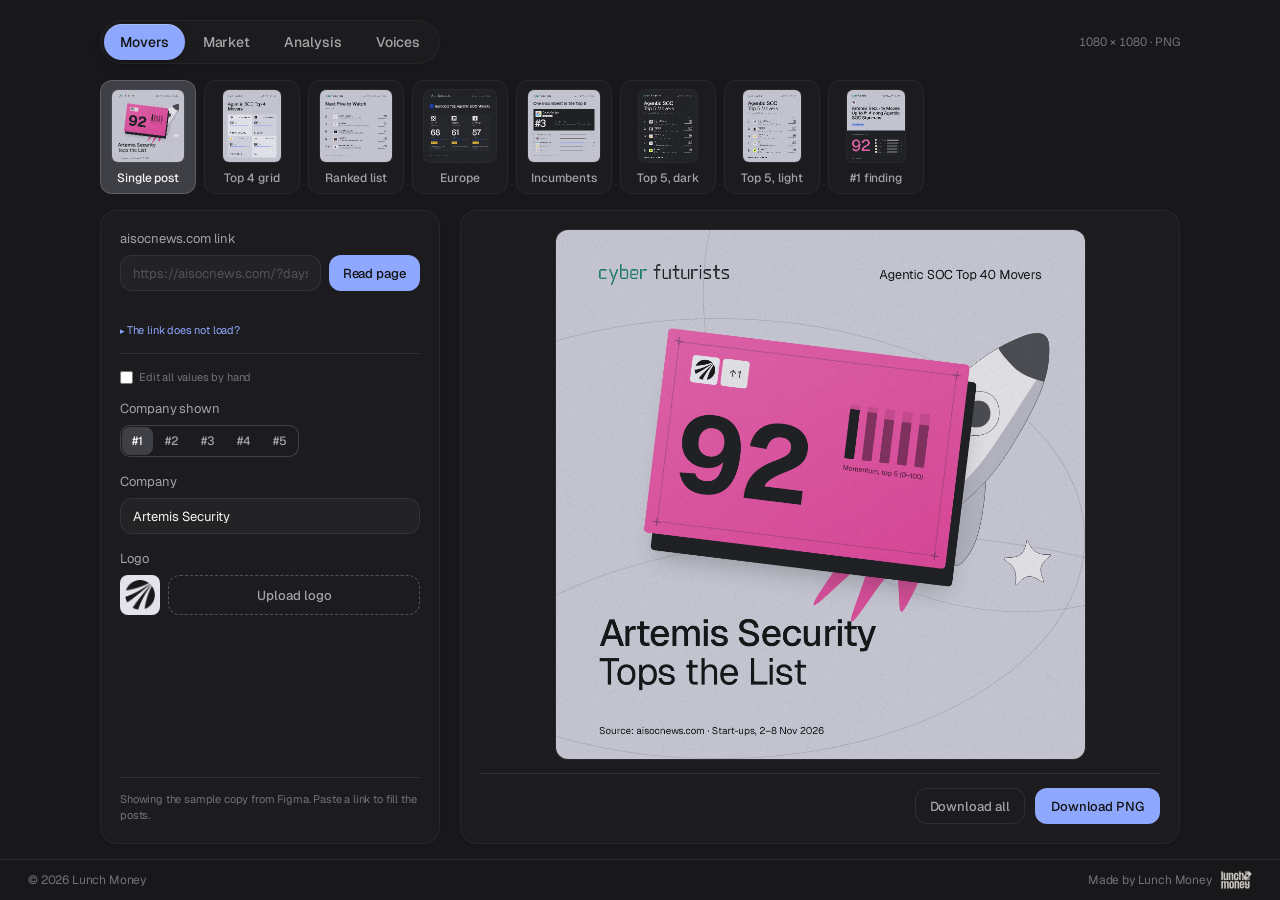
==== commit 0fb90849: "Update generator and add Cloudflare relay" ====
--- a/index.html
+++ b/index.html
@@ -115,8 +115,15 @@
           </div>
           <div class="hint" id="updated" hidden></div>
           <div class="status" id="status"></div>
+          <details class="key-info">
+            <summary>The link does not load?</summary>
+            <div class="hint">Open aisocnews.com in your browser, save the page (File &rsaquo; Save Page As, &ldquo;Webpage, HTML only&rdquo;) and load the file here. To fill Europe as well, also save the &ldquo;European vendors&rdquo; view; for the full Maturity arc, the &ldquo;Analyst View&rdquo;. You can pick all the files at once.</div>
+            <button type="button" class="upload-btn" id="savedBtn" style="margin-top:8px">Load saved pages</button>
+            <input type="file" id="savedInput" accept=".html,.htm,text/html" multiple style="display:none" />
+          </details>
         </div>
         <div class="section-rule"></div>
+        <label class="remember-row" style="margin:0 0 16px"><input type="checkbox" id="editAll" /> Edit all values by hand</label>
         <div id="fields"></div>
         <input type="file" id="uploadInput" accept="image/*" style="display:none" />
         </div>
@@ -141,6 +148,9 @@
     </div>
   </div>
 </div>
+<!-- Hosting this page without server.js? Put the address of your relay here, ending in "?url=".
+     See "Hosting it online" in README.md. Leave empty when running node server.js. -->
+<script>window.POST_RELAY = '';</script>
 <script src="js/pillnav.js"></script>
 <script src="js/templates.js"></script>
 <script src="js/templates-rankings.js"></script>
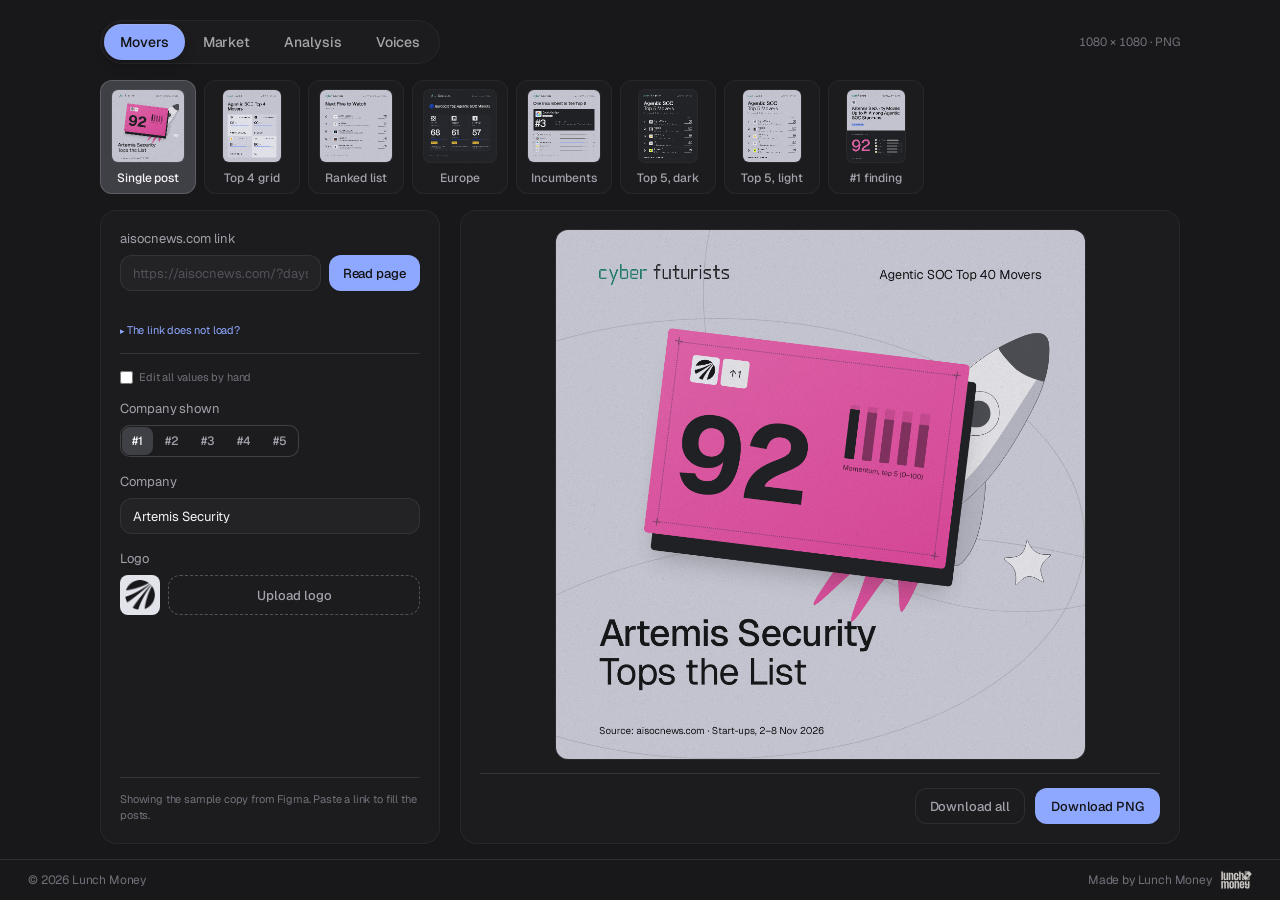
==== commit 0f0bf34f: "Accept saved pages in any browser format" ====
--- a/index.html
+++ b/index.html
@@ -117,9 +117,9 @@
           <div class="status" id="status"></div>
           <details class="key-info">
             <summary>The link does not load?</summary>
-            <div class="hint">Open aisocnews.com in your browser, save the page (File &rsaquo; Save Page As, &ldquo;Webpage, HTML only&rdquo;) and load the file here. To fill Europe as well, also save the &ldquo;European vendors&rdquo; view; for the full Maturity arc, the &ldquo;Analyst View&rdquo;. You can pick all the files at once.</div>
+            <div class="hint">Open aisocnews.com in your browser, save the page (File &rsaquo; Save Page As, or Cmd/Ctrl+S; any format the browser offers works) and load the saved file here. To fill Europe as well, also save the &ldquo;European vendors&rdquo; view; for the full Maturity arc, the &ldquo;Analyst View&rdquo;. You can pick all the files at once.</div>
             <button type="button" class="upload-btn" id="savedBtn" style="margin-top:8px">Load saved pages</button>
-            <input type="file" id="savedInput" accept=".html,.htm,text/html" multiple style="display:none" />
+            <input type="file" id="savedInput" multiple style="display:none" />
           </details>
         </div>
         <div class="section-rule"></div>
